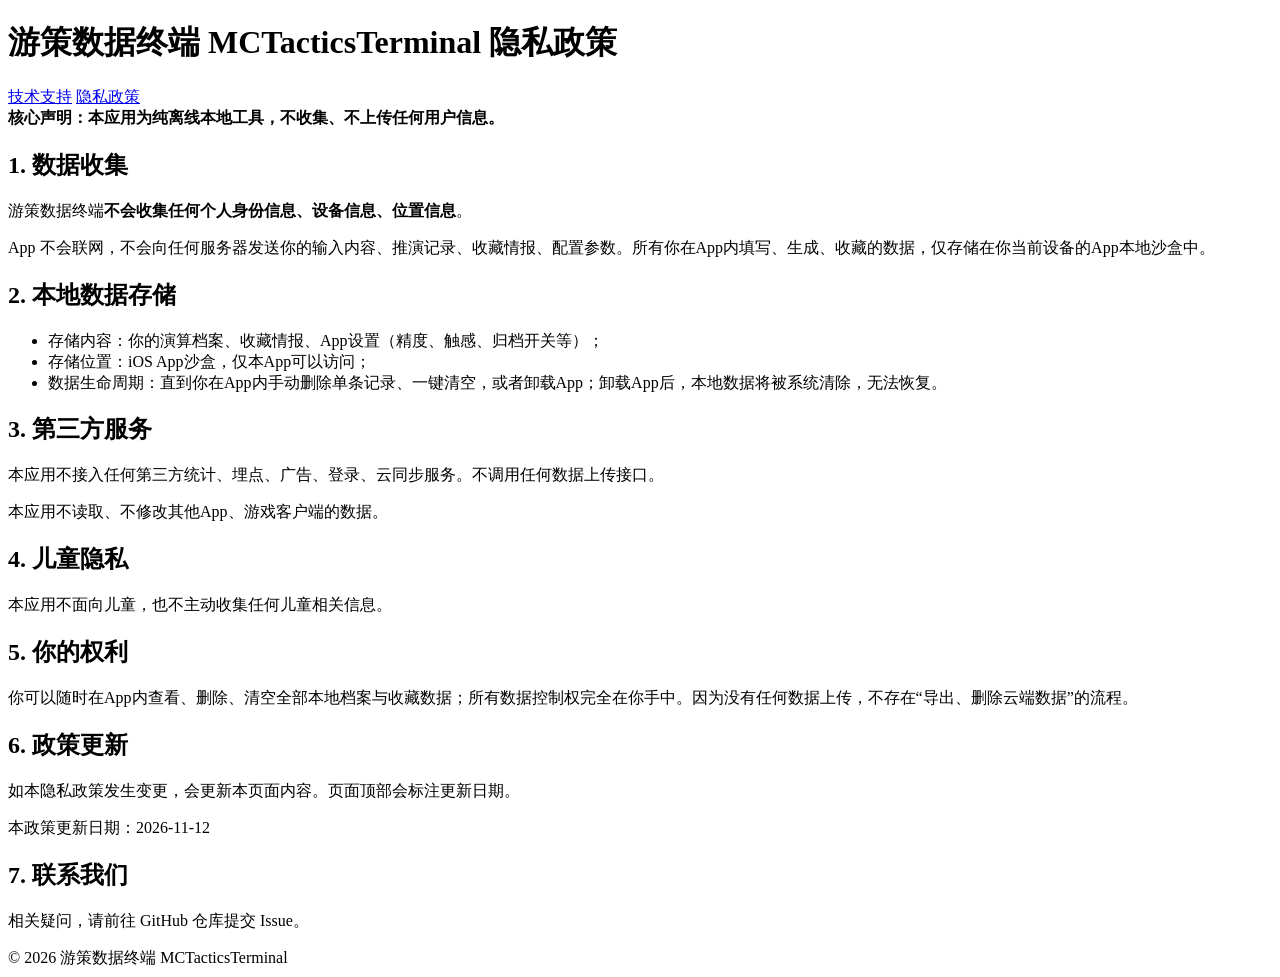
==== privacy.html @ c3724730 "Rename assets/privacy.html to privacy.html" ====
<!DOCTYPE html>
<html lang="zh-CN">
<head>
<meta charset="UTF-8">
<meta name="viewport" content="width=device-width, initial-scale=1.0">
<title>游策数据终端 - 隐私政策</title>
<link rel="stylesheet" href="assets/style.css">
</head>
<body>
<header>
  <h1>游策数据终端 MCTacticsTerminal 隐私政策</h1>
  <nav>
    <a href="index.html">技术支持</a>
    <a href="privacy.html">隐私政策</a>
  </nav>
</header>

<div class="note">
<strong>核心声明：本应用为纯离线本地工具，不收集、不上传任何用户信息。</strong>
</div>

<section>
<h2>1. 数据收集</h2>
<p>游策数据终端<strong>不会收集任何个人身份信息、设备信息、位置信息</strong>。</p>
<p>App 不会联网，不会向任何服务器发送你的输入内容、推演记录、收藏情报、配置参数。所有你在App内填写、生成、收藏的数据，仅存储在你当前设备的App本地沙盒中。</p>
</section>

<section>
<h2>2. 本地数据存储</h2>
<ul>
  <li>存储内容：你的演算档案、收藏情报、App设置（精度、触感、归档开关等）；</li>
  <li>存储位置：iOS App沙盒，仅本App可以访问；</li>
  <li>数据生命周期：直到你在App内手动删除单条记录、一键清空，或者卸载App；卸载App后，本地数据将被系统清除，无法恢复。</li>
</ul>
</section>

<section>
<h2>3. 第三方服务</h2>
<p>本应用不接入任何第三方统计、埋点、广告、登录、云同步服务。不调用任何数据上传接口。</p>
<p>本应用不读取、不修改其他App、游戏客户端的数据。</p>
</section>

<section>
<h2>4. 儿童隐私</h2>
<p>本应用不面向儿童，也不主动收集任何儿童相关信息。</p>
</section>

<section>
<h2>5. 你的权利</h2>
<p>你可以随时在App内查看、删除、清空全部本地档案与收藏数据；所有数据控制权完全在你手中。因为没有任何数据上传，不存在“导出、删除云端数据”的流程。</p>
</section>

<section>
<h2>6. 政策更新</h2>
<p>如本隐私政策发生变更，会更新本页面内容。页面顶部会标注更新日期。</p>
<p>本政策更新日期：2026-11-12</p>
</section>

<section>
<h2>7. 联系我们</h2>
<p>相关疑问，请前往 GitHub 仓库提交 Issue。</p>
</section>

<footer>
© 2026 游策数据终端 MCTacticsTerminal
</footer>
</body>
</html>
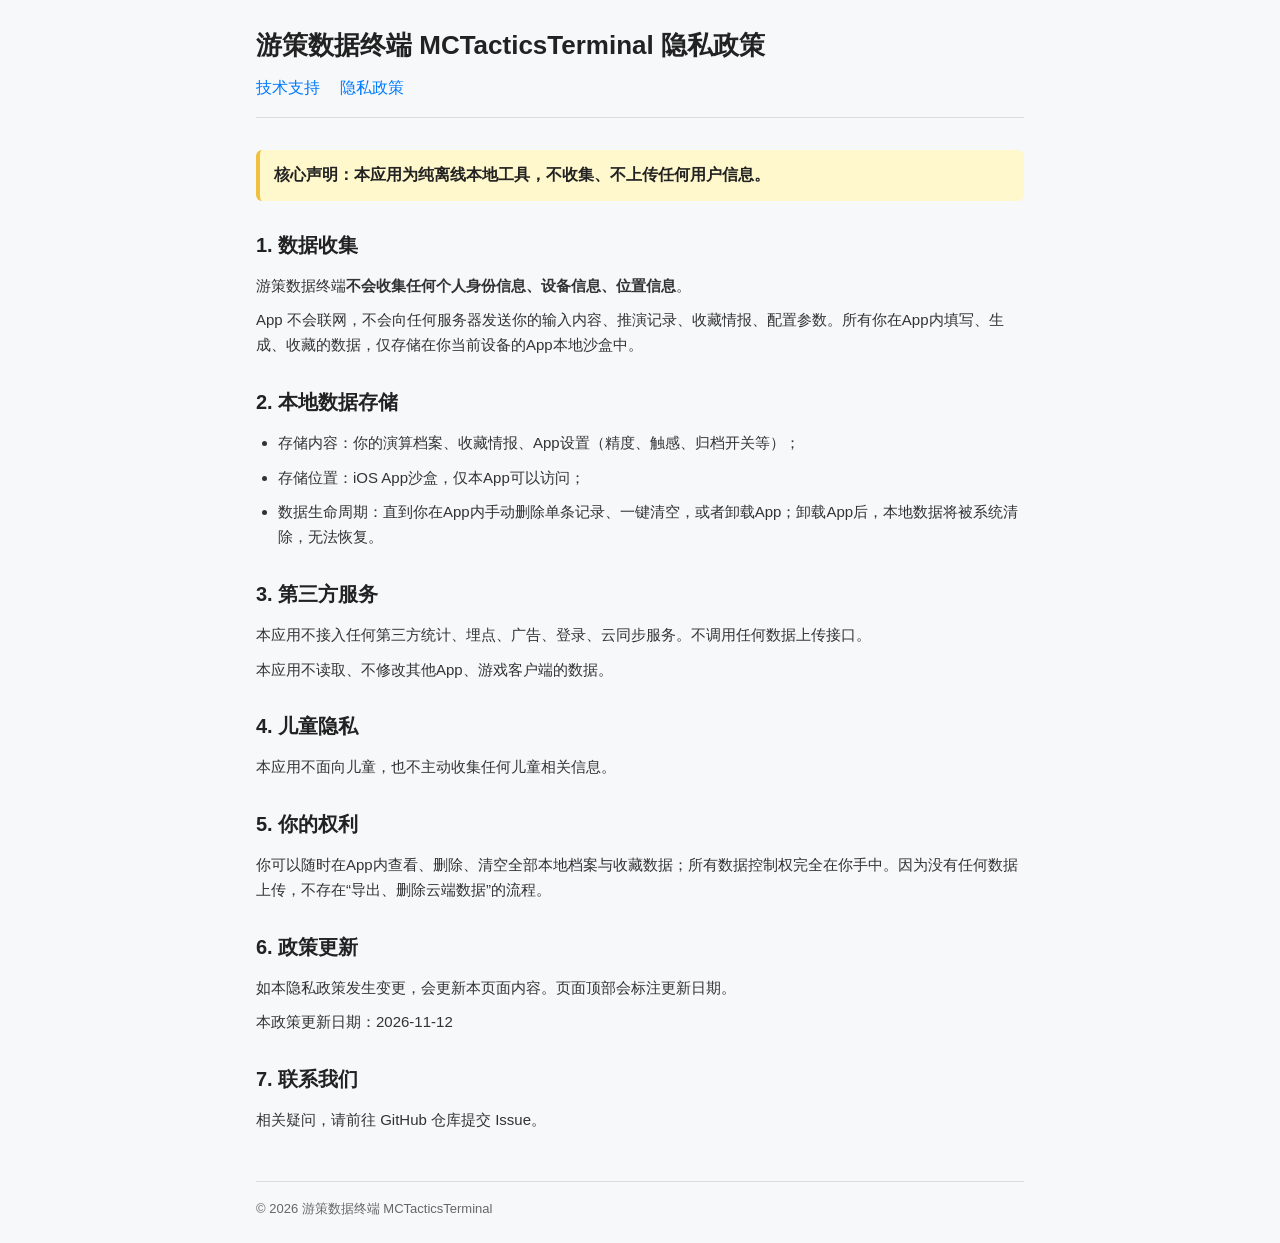
==== commit 0ae558f9: "Update privacy.html" ====
--- a/privacy.html
+++ b/privacy.html
@@ -4,7 +4,7 @@
 <meta charset="UTF-8">
 <meta name="viewport" content="width=device-width, initial-scale=1.0">
 <title>游策数据终端 - 隐私政策</title>
-<link rel="stylesheet" href="assets/style.css">
+<link rel="stylesheet" href="style.css">
 </head>
 <body>
 <header>
--- a/style.css
+++ b/style.css
@@ -0,0 +1,57 @@
+* {
+  box-sizing: border-box;
+  margin: 0;
+  padding: 0;
+}
+body {
+  font-family: -apple-system, BlinkMacSystemFont, "Segoe UI", Roboto, sans-serif;
+  line-height: 1.65;
+  color: #222;
+  background: #f7f8fa;
+  padding: 24px 16px;
+  max-width: 800px;
+  margin: 0 auto;
+}
+header {
+  margin-bottom: 32px;
+  border-bottom: 1px solid #ddd;
+  padding-bottom: 16px;
+}
+h1 {
+  font-size: 26px;
+  margin-bottom: 8px;
+}
+h2 {
+  font-size: 20px;
+  margin: 28px 0 12px;
+}
+p, li {
+  font-size: 15px;
+  margin-bottom: 10px;
+  color: #333;
+}
+ul {
+  padding-left: 22px;
+}
+nav a {
+  color: #007aff;
+  text-decoration: none;
+  margin-right: 16px;
+}
+nav a:hover {
+  text-decoration: underline;
+}
+.note {
+  background: #fff8cc;
+  border-left: 4px solid #f0c040;
+  padding: 12px 14px;
+  margin: 16px 0;
+  border-radius: 6px;
+}
+footer {
+  margin-top: 48px;
+  padding-top: 16px;
+  border-top: 1px solid #ddd;
+  font-size: 13px;
+  color: #666;
+}
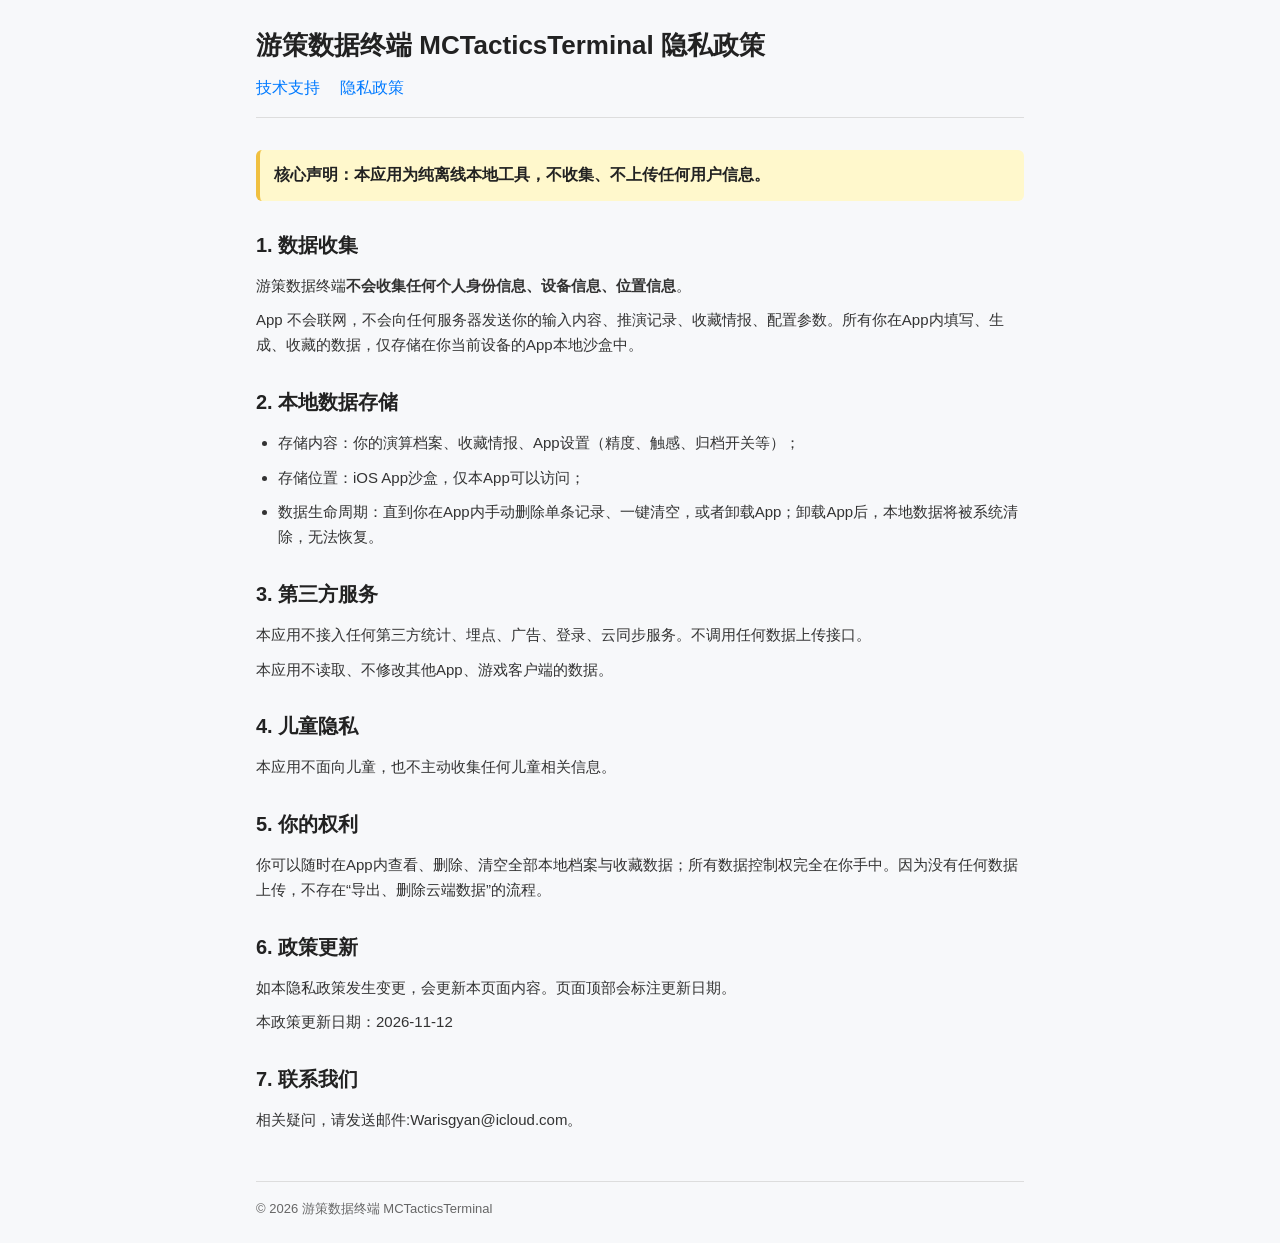
==== commit 6c1c1799: "Update contact information in privacy.html" ====
--- a/privacy.html
+++ b/privacy.html
@@ -58,7 +58,7 @@
 
 <section>
 <h2>7. 联系我们</h2>
-<p>相关疑问，请前往 GitHub 仓库提交 Issue。</p>
+<p>相关疑问，请发送邮件:Warisgyan@icloud.com。</p>
 </section>
 
 <footer>
